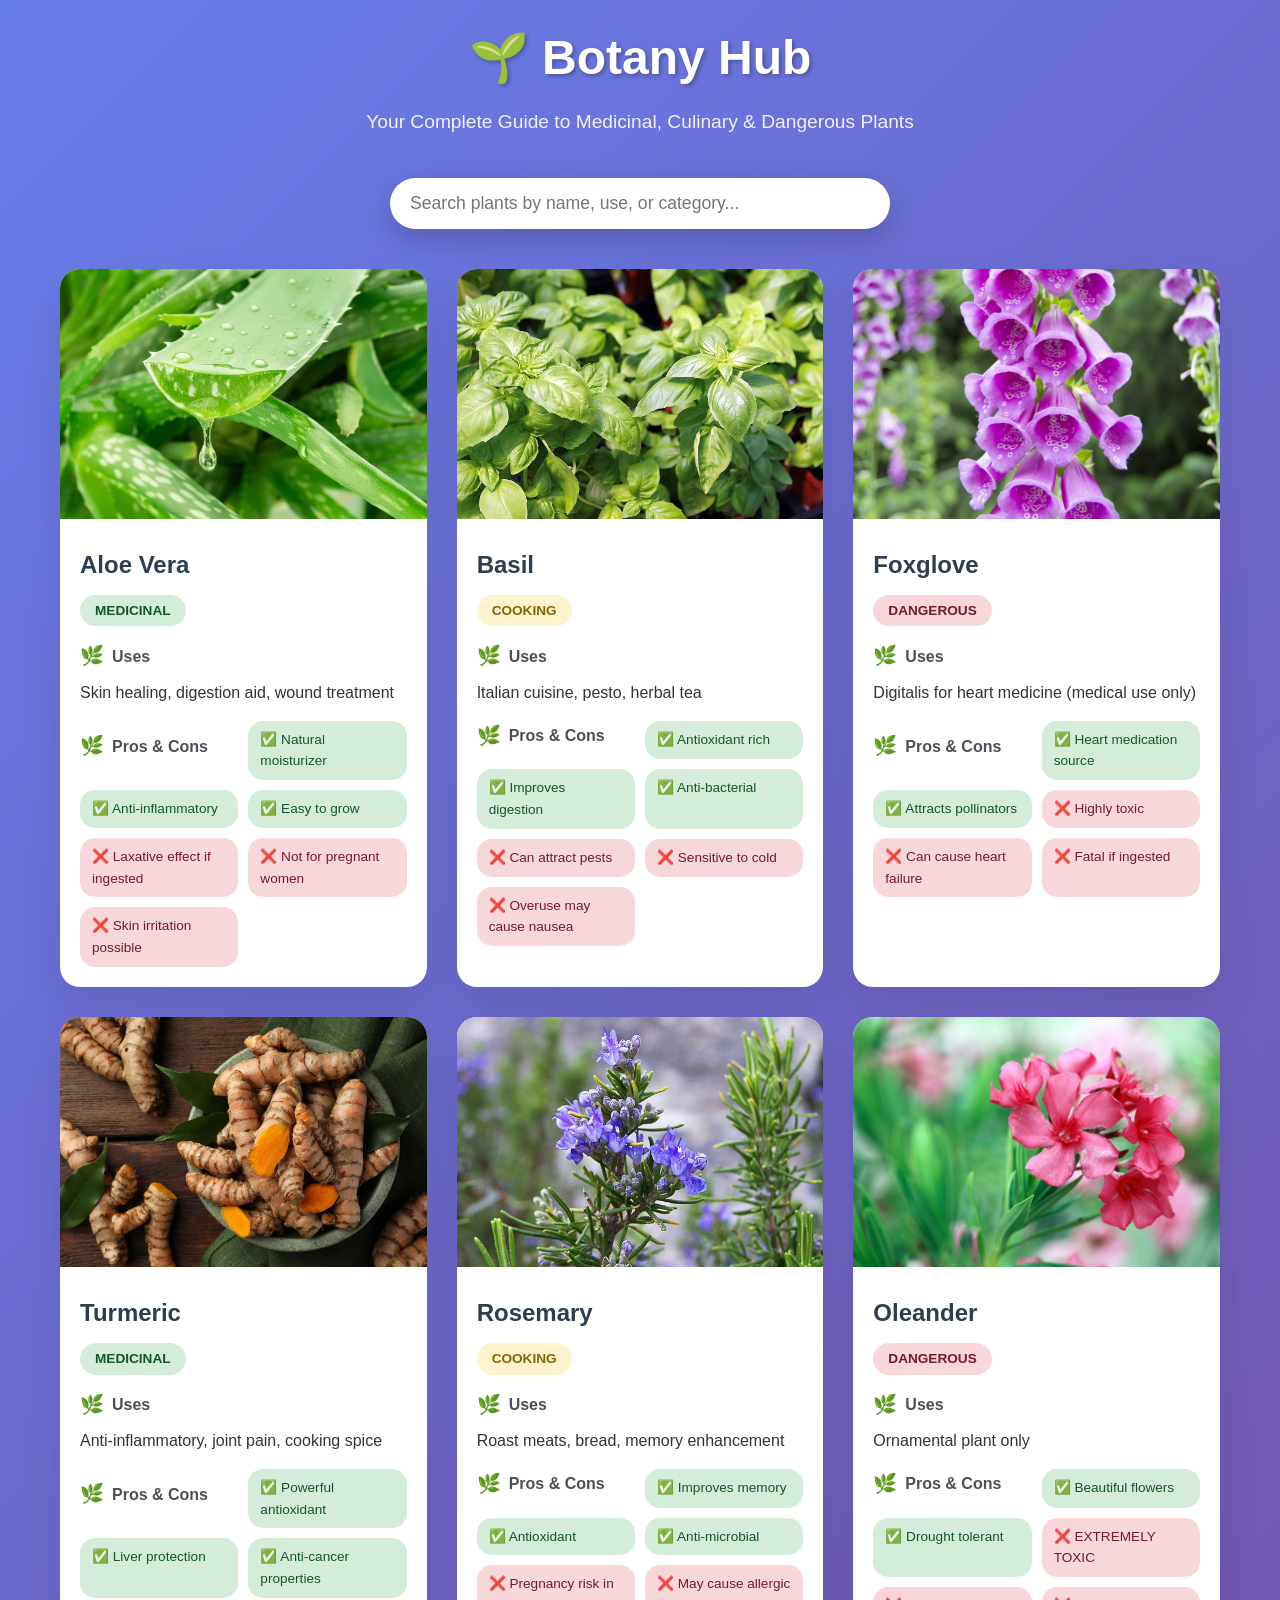
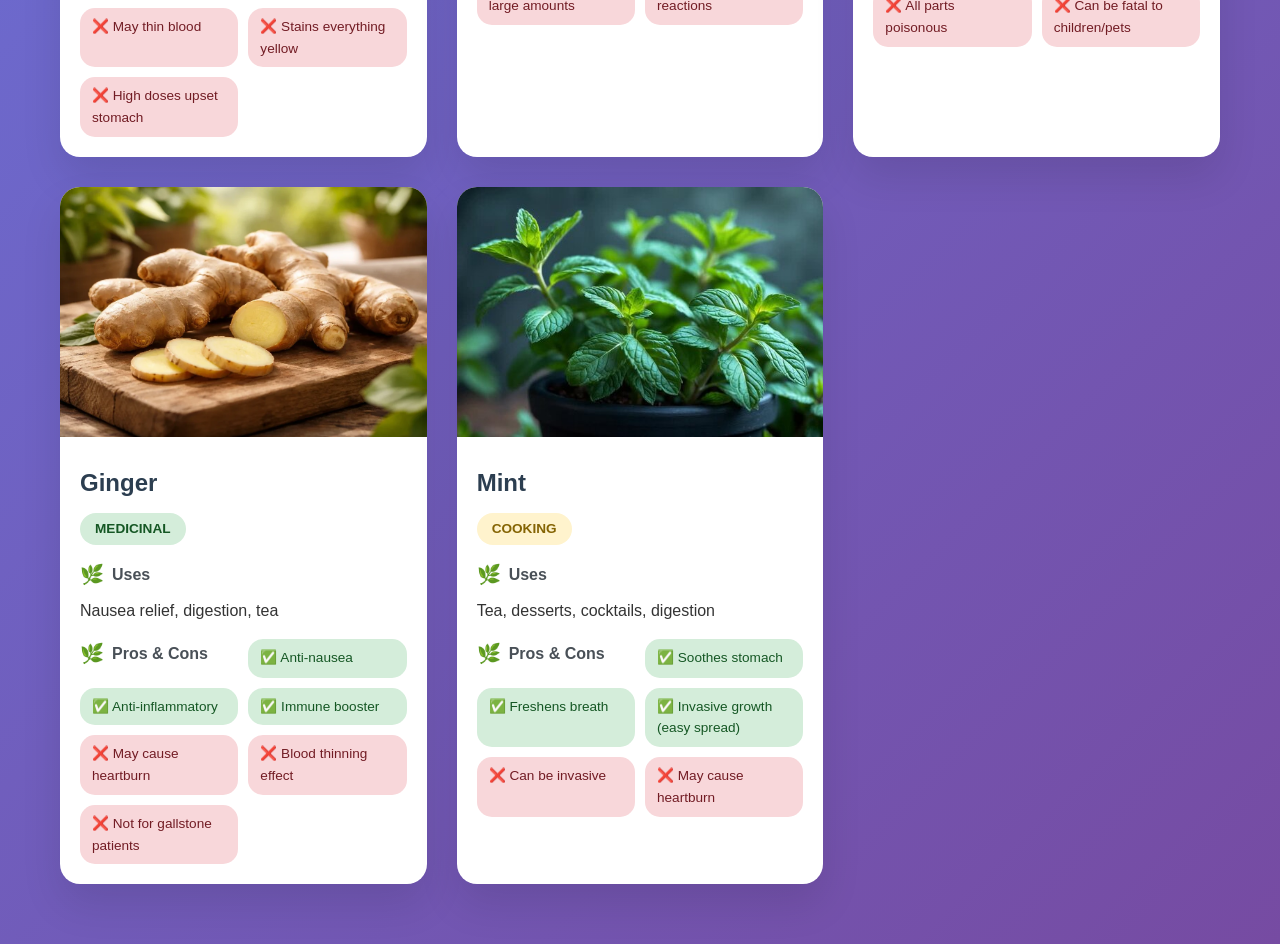
==== Botany-Hub/index.html @ e8f483e6 "first commit" ====
<!DOCTYPE html>
<html lang="en">
<head>
    <meta charset="UTF-8">
    <meta name="viewport" content="width=device-width, initial-scale=1.0">
    <title>Botany Hub - Complete Plant Guide</title>
    <link rel="stylesheet" href="style.css">
</head>
    <body>
    <div class="container">
        <header>
            <h1>🌱 Botany Hub</h1>
            <p class="subtitle">Your Complete Guide to Medicinal, Culinary & Dangerous Plants</p>
        </header>

        <div class="search-box">
            <input type="text" id="searchInput" placeholder="Search plants by name, use, or category...">
        </div>

        <div class="plants-grid" id="plantsGrid">
            <!-- Plants will be populated by JavaScript -->
        </div>
    </div>
    <script src="script.js"></script>
    </body>
</html>
---- Botany-Hub/style.css ----
* {
            margin: 0;
            padding: 0;
            box-sizing: border-box;
        }

        body {
            font-family: 'Segoe UI', Tahoma, Geneva, Verdana, sans-serif;
            line-height: 1.6;
            color: #333;
            background: linear-gradient(135deg, #667eea 0%, #764ba2 100%);
            min-height: 100vh;
        }

        .container {
            max-width: 1200px;
            margin: 0 auto;
            padding: 20px;
        }

        header {
            text-align: center;
            color: white;
            margin-bottom: 40px;
        }

        h1 {
            font-size: 3rem;
            margin-bottom: 10px;
            text-shadow: 2px 2px 4px rgba(0,0,0,0.3);
        }

        .subtitle {
            font-size: 1.2rem;
            opacity: 0.9;
        }

        .search-box {
            margin-bottom: 40px;
            text-align: center;
        }

        #searchInput {
            width: 100%;
            max-width: 500px;
            padding: 15px 20px;
            font-size: 1.1rem;
            border: none;
            border-radius: 50px;
            box-shadow: 0 10px 30px rgba(0,0,0,0.2);
            outline: none;
            transition: all 0.3s ease;
        }

        #searchInput:focus {
            transform: scale(1.02);
            box-shadow: 0 15px 40px rgba(0,0,0,0.3);
        }

        .plants-grid {
            display: grid;
            grid-template-columns: repeat(auto-fill, minmax(350px, 1fr));
            gap: 30px;
            margin-bottom: 40px;
        }

        .plant-card {
            background: white;
            border-radius: 20px;
            overflow: hidden;
            box-shadow: 0 20px 40px rgba(0,0,0,0.1);
            transition: all 0.4s ease;
            position: relative;
            opacity: 1;
            transform: translateY(0);
        }

        .plant-card:hover {
            transform: translateY(-10px);
            box-shadow: 0 30px 60px rgba(0,0,0,0.2);
        }

        .plant-image {
            width: 100%;
            height: 250px;
            object-fit: cover;
            transition: transform 0.4s ease;
        }

        .plant-card:hover .plant-image {
            transform: scale(1.05);
        }

        .plant-header {
            padding: 20px;
        }

        .plant-name {
            font-size: 1.5rem;
            font-weight: bold;
            color: #2c3e50;
            margin-bottom: 10px;
        }

        .plant-category {
            display: inline-block;
            padding: 5px 15px;
            border-radius: 20px;
            font-size: 0.85rem;
            font-weight: 600;
            margin-bottom: 15px;
        }

        .medicinal { background: #d4edda; color: #155724; }
        .cooking { background: #fff3cd; color: #856404; }
        .dangerous { background: #f8d7da; color: #721c24; }

        .uses-section {
            margin-bottom: 15px;
        }

        .section-title {
            font-size: 1rem;
            font-weight: 600;
            color: #495057;
            margin-bottom: 8px;
            display: flex;
            align-items: center;
        }

        .section-title::before {
            content: '🌿';
            margin-right: 8px;
            font-size: 1.2rem;
        }

        .pros-cons {
            display: grid;
            grid-template-columns: 1fr 1fr;
            gap: 10px;
            margin-top: 10px;
        }

        .pro, .con {
            padding: 8px 12px;
            border-radius: 15px;
            font-size: 0.85rem;
            font-weight: 500;
        }

        .pro {
            background: #d4edda;
            color: #155724;
        }

        .con {
            background: #f8d7da;
            color: #721c24;
        }

        .danger-warning {
            background: linear-gradient(45deg, #ff6b6b, #ee5a52);
            color: white;
            padding: 15px;
            border-radius: 10px;
            margin: 15px;
            text-align: center;
            font-weight: 600;
            display: none;
        }

        .no-results {
            text-align: center;
            color: white;
            font-size: 1.5rem;
            grid-column: 1 / -1;
            padding: 60px;
        }

        @media (max-width: 768px) {
            .plants-grid {
                grid-template-columns: 1fr;
                gap: 20px;
            }
           
            h1 {
                font-size: 2rem;
            }
        }
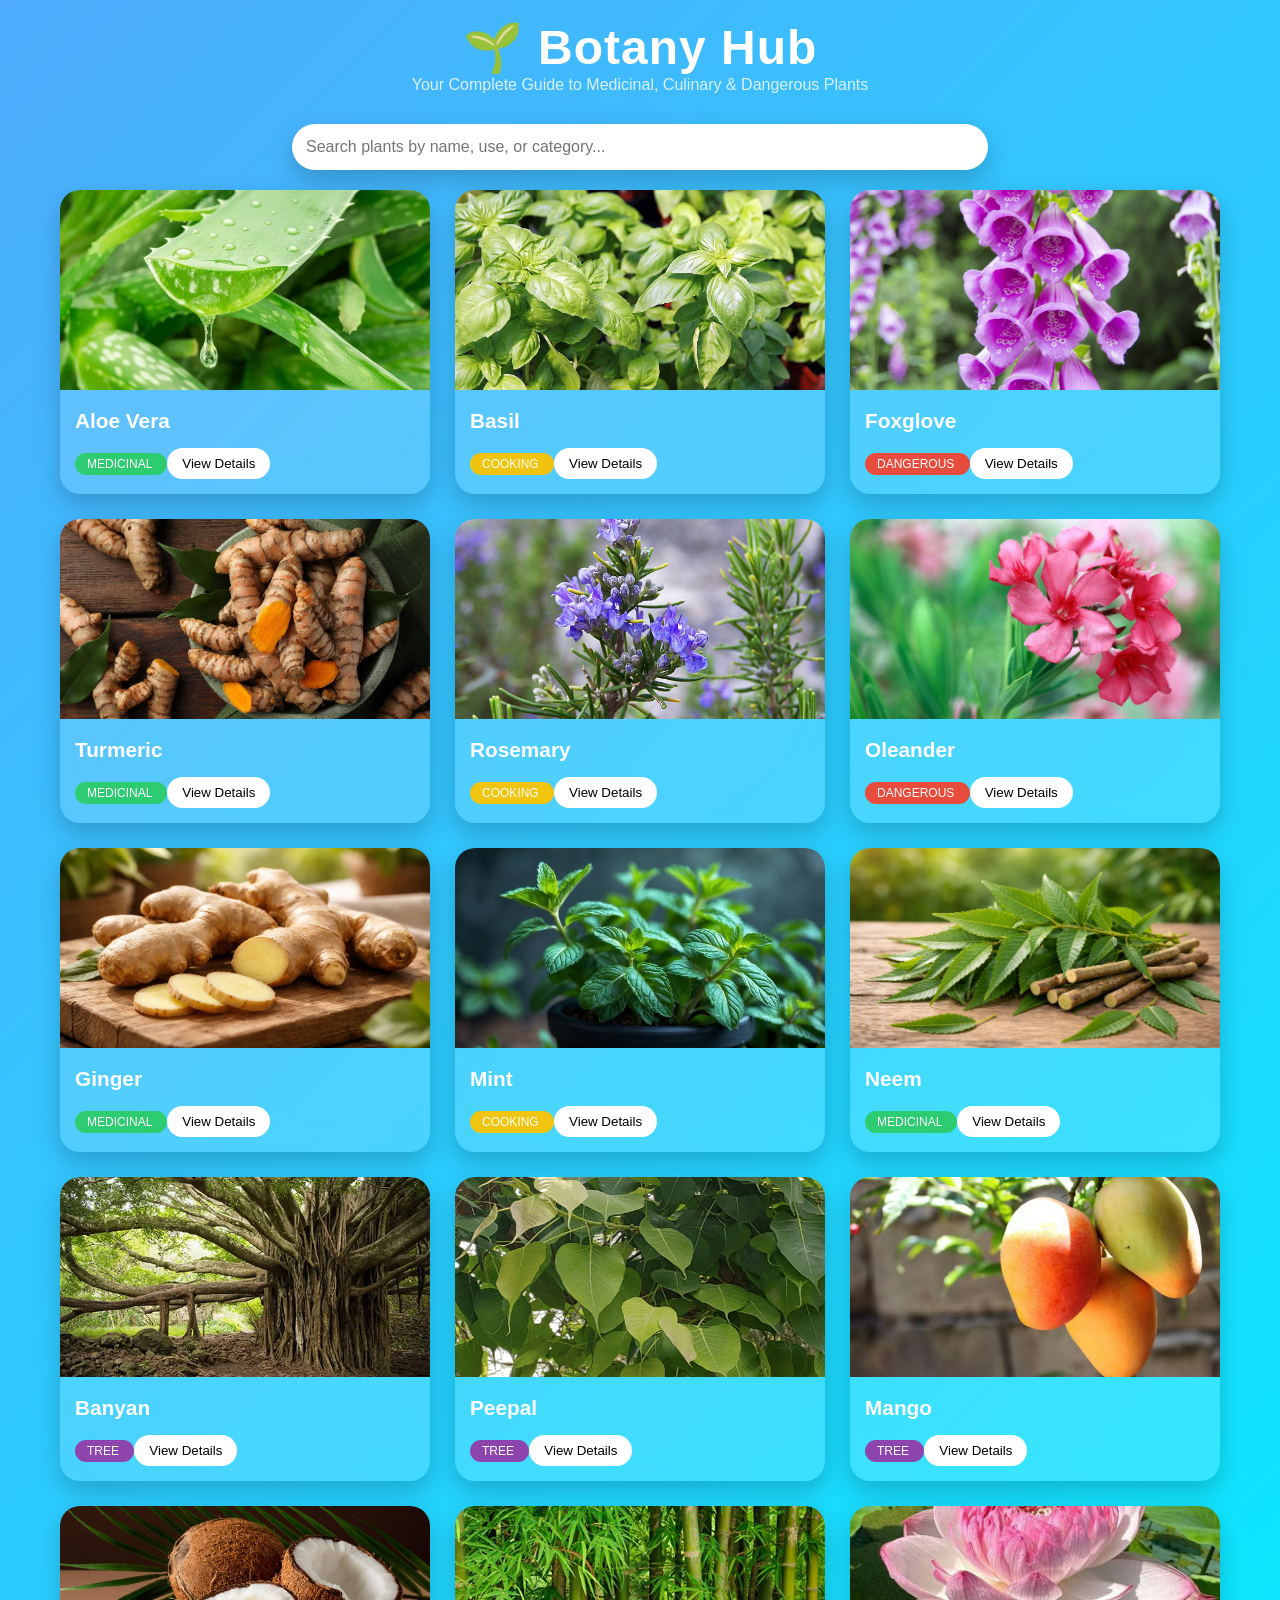
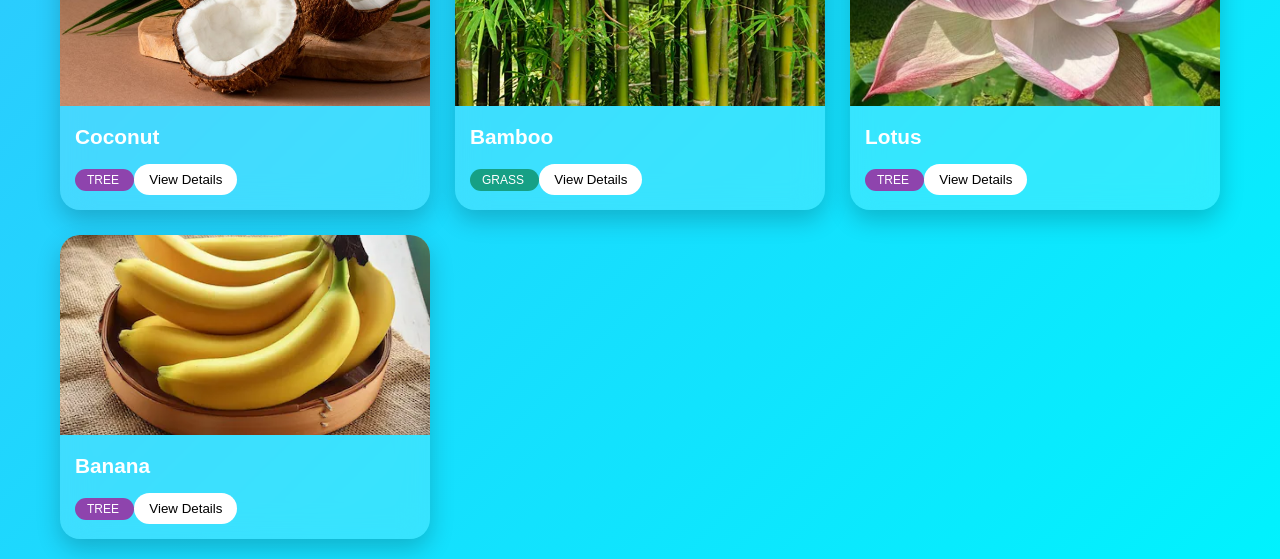
==== commit 95c3be95: "added image folder and updated file" ====
--- a/Botany-Hub/index.html
+++ b/Botany-Hub/index.html
@@ -23,4 +23,5 @@
     </div>
     <script src="script.js"></script>
     </body>
-</html>+</html>
+
--- a/Botany-Hub/style.css
+++ b/Botany-Hub/style.css
@@ -1,4 +1,4 @@
- * {
+ /** {
             margin: 0;
             padding: 0;
             box-sizing: border-box;
@@ -186,4 +186,159 @@
             h1 {
                 font-size: 2rem;
             }
-        }
+        }*/
+
+ * {
+    margin: 0;
+    padding: 0;
+    box-sizing: border-box;
+}
+
+body {
+    font-family: 'Poppins', sans-serif;
+    background: linear-gradient(135deg, #4facfe, #00f2fe);
+    min-height: 100vh;
+    color: #333;
+}
+
+/* Container */
+.container {
+    max-width: 1200px;
+    margin: auto;
+    padding: 20px;
+}
+
+/* Header */
+header {
+    text-align: center;
+    color: white;
+    margin-bottom: 30px;
+}
+
+h1 {
+    font-size: 3rem;
+    letter-spacing: 1px;
+}
+
+.subtitle {
+    opacity: 0.8;
+}
+
+/* Search */
+.search-box {
+    text-align: center;
+    margin-bottom: 20px;
+}
+
+#searchInput {
+    width: 60%;
+    padding: 14px;
+    border-radius: 50px;
+    border: none;
+    outline: none;
+    font-size: 1rem;
+    backdrop-filter: blur(10px);
+    box-shadow: 0 10px 25px rgba(0,0,0,0.2);
+}
+
+/* Filter Buttons */
+.filters {
+    text-align: center;
+    margin-bottom: 30px;
+}
+
+.filter-btn {
+    border: none;
+    padding: 10px 18px;
+    margin: 5px;
+    border-radius: 20px;
+    cursor: pointer;
+    background: white;
+    transition: 0.3s;
+}
+
+.filter-btn:hover,
+.filter-btn.active {
+    background: #333;
+    color: white;
+}
+
+/* Grid */
+.plants-grid {
+    display: grid;
+    grid-template-columns: repeat(auto-fill, minmax(280px, 1fr));
+    gap: 25px;
+}
+
+/* Card */
+.plant-card {
+    background: rgba(255, 255, 255, 0.15);
+    backdrop-filter: blur(15px);
+    border-radius: 20px;
+    overflow: hidden;
+    transition: 0.4s;
+    box-shadow: 0 10px 25px rgba(0,0,0,0.2);
+}
+
+.plant-card:hover {
+    transform: translateY(-10px) scale(1.02);
+}
+
+/* Image */
+.plant-image {
+    width: 100%;
+    height: 200px;
+    object-fit: cover;
+}
+
+/* Content */
+.plant-header {
+    padding: 15px;
+    color: white;
+}
+
+.plant-name {
+    font-size: 1.3rem;
+    margin-bottom: 5px;
+}
+
+/* Category badge */
+.plant-category {
+    padding: 4px 12px;
+    border-radius: 15px;
+    font-size: 0.75rem;
+}
+
+.medicinal { background: #2ecc71; }
+.cooking { background: #f1c40f; }
+.dangerous { background: #e74c3c; }
+.tree { background: #8e44ad; }
+.grass { background: #16a085; }
+
+/* Expand section */
+.details {
+    max-height: 0;
+    overflow: hidden;
+    transition: 0.4s ease;
+}
+
+.plant-card.active .details {
+    max-height: 300px;
+}
+
+/* Button */
+.view-btn {
+    margin-top: 10px;
+    padding: 8px 15px;
+    border: none;
+    border-radius: 20px;
+    cursor: pointer;
+    background: white;
+}
+
+/* No result */
+.no-results {
+    text-align: center;
+    color: white;
+    font-size: 1.5rem;
+}
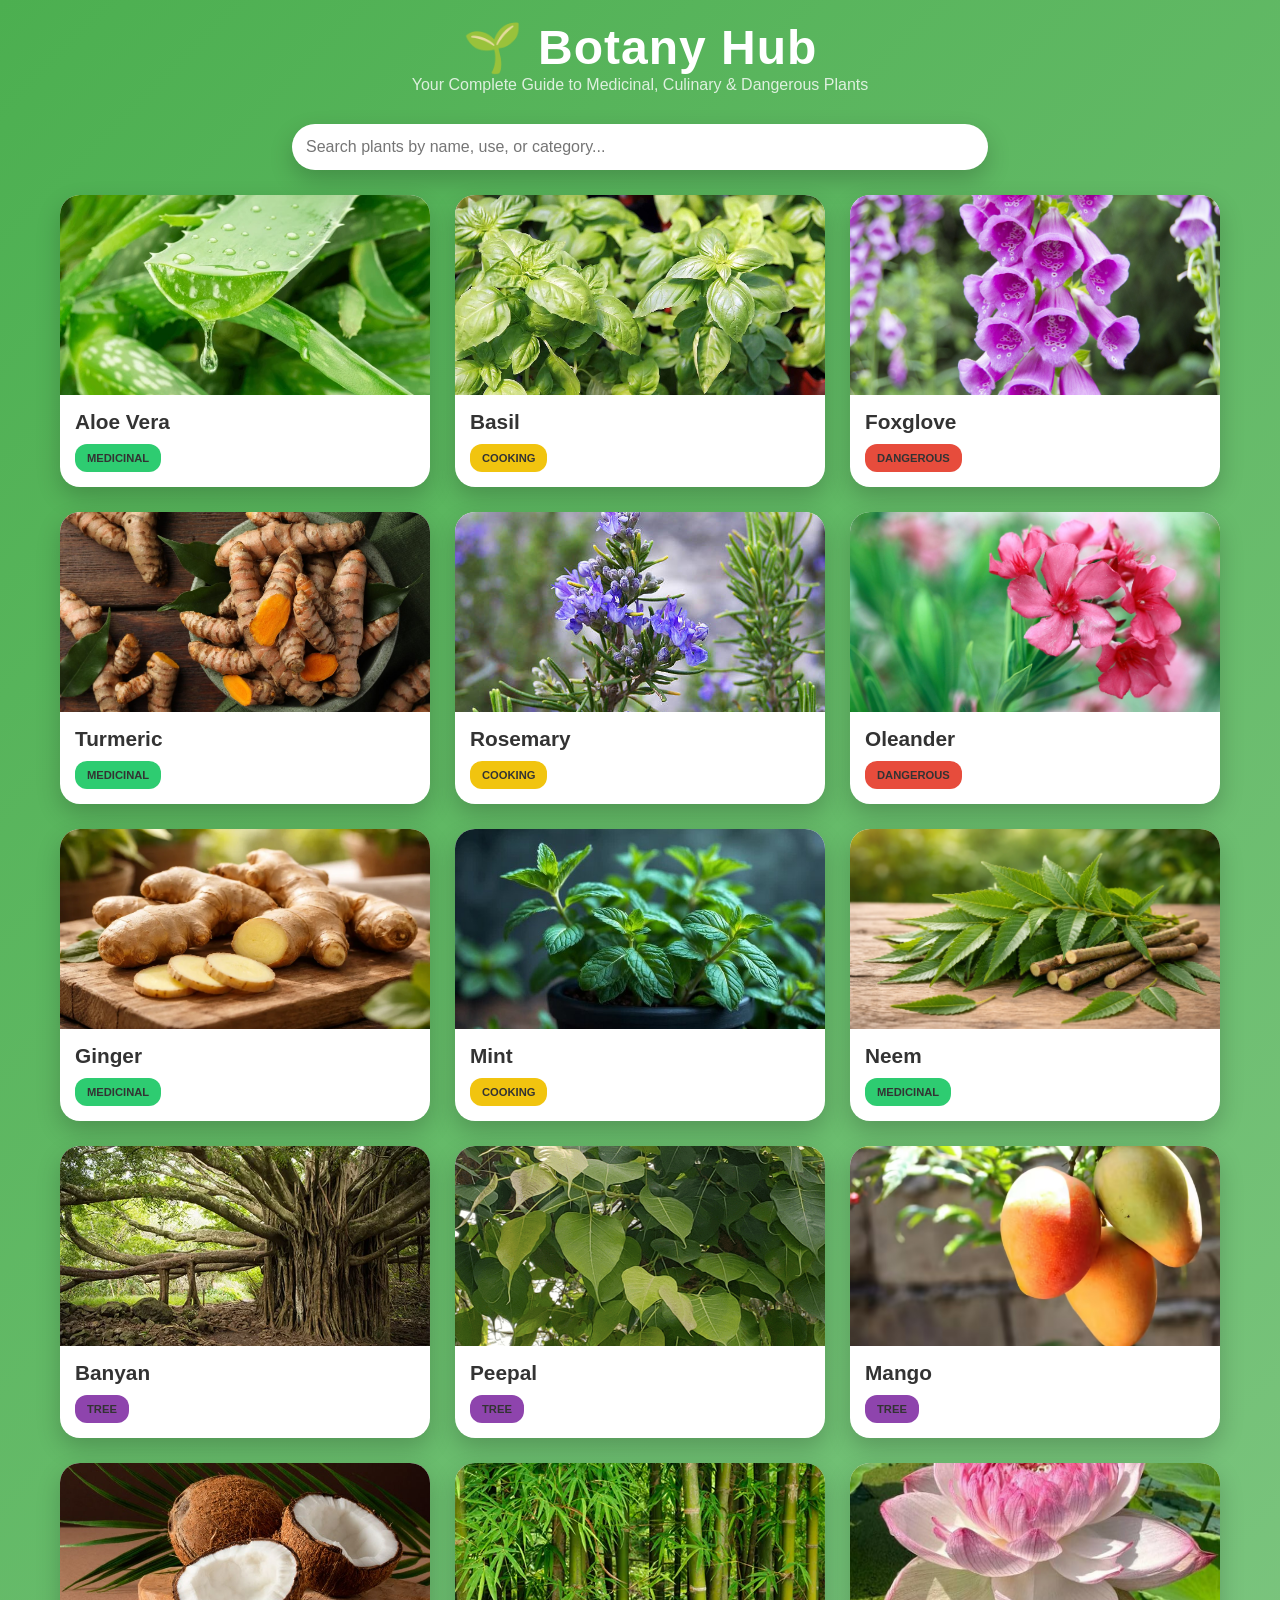
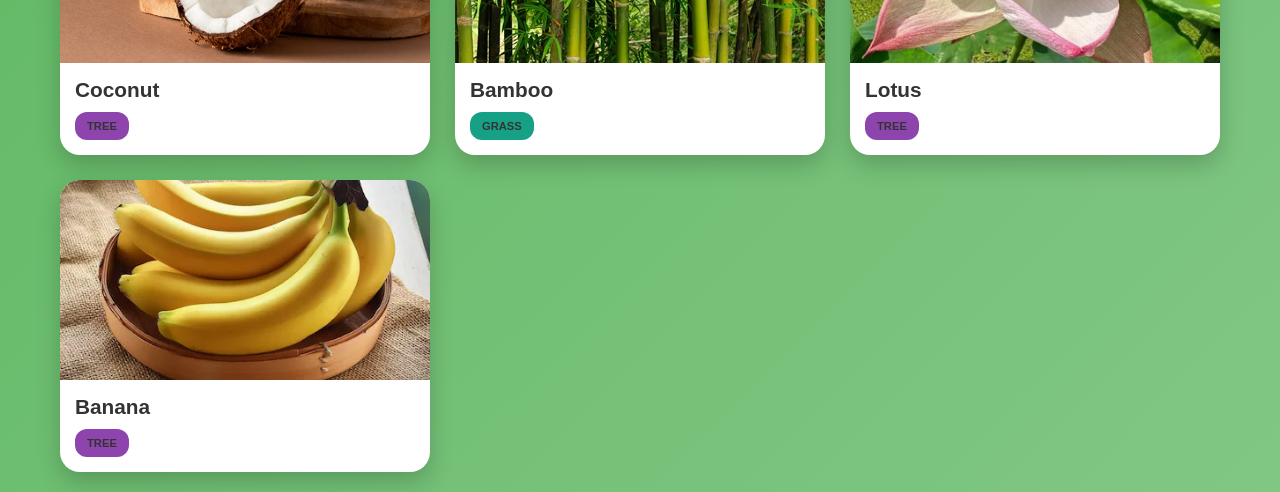
==== commit 48f87429: "Updated codes" ====
--- a/Botany-Hub/index.html
+++ b/Botany-Hub/index.html
@@ -21,6 +21,13 @@
             <!-- Plants will be populated by JavaScript -->
         </div>
     </div>
+    <!-- 🔥 MODAL -->
+    <div id="plantModal" class="modal">
+        <div class="modal-content">
+            <span class="close-btn">&times;</span>
+            <div id="modalDetails"></div>
+        </div>
+    </div>
     <script src="script.js"></script>
     </body>
 </html>
--- a/Botany-Hub/style.css
+++ b/Botany-Hub/style.css
@@ -1,204 +1,22 @@
- /** {
-            margin: 0;
-            padding: 0;
-            box-sizing: border-box;
-        }
-
-        body {
-            font-family: 'Segoe UI', Tahoma, Geneva, Verdana, sans-serif;
-            line-height: 1.6;
-            color: #333;
-            background: linear-gradient(135deg, #667eea 0%, #764ba2 100%);
-            min-height: 100vh;
-        }
-
-        .container {
-            max-width: 1200px;
-            margin: 0 auto;
-            padding: 20px;
-        }
-
-        header {
-            text-align: center;
-            color: white;
-            margin-bottom: 40px;
-        }
-
-        h1 {
-            font-size: 3rem;
-            margin-bottom: 10px;
-            text-shadow: 2px 2px 4px rgba(0,0,0,0.3);
-        }
-
-        .subtitle {
-            font-size: 1.2rem;
-            opacity: 0.9;
-        }
-
-        .search-box {
-            margin-bottom: 40px;
-            text-align: center;
-        }
-
-        #searchInput {
-            width: 100%;
-            max-width: 500px;
-            padding: 15px 20px;
-            font-size: 1.1rem;
-            border: none;
-            border-radius: 50px;
-            box-shadow: 0 10px 30px rgba(0,0,0,0.2);
-            outline: none;
-            transition: all 0.3s ease;
-        }
-
-        #searchInput:focus {
-            transform: scale(1.02);
-            box-shadow: 0 15px 40px rgba(0,0,0,0.3);
-        }
-
-        .plants-grid {
-            display: grid;
-            grid-template-columns: repeat(auto-fill, minmax(350px, 1fr));
-            gap: 30px;
-            margin-bottom: 40px;
-        }
-
-        .plant-card {
-            background: white;
-            border-radius: 20px;
-            overflow: hidden;
-            box-shadow: 0 20px 40px rgba(0,0,0,0.1);
-            transition: all 0.4s ease;
-            position: relative;
-            opacity: 1;
-            transform: translateY(0);
-        }
-
-        .plant-card:hover {
-            transform: translateY(-10px);
-            box-shadow: 0 30px 60px rgba(0,0,0,0.2);
-        }
-
-        .plant-image {
-            width: 100%;
-            height: 250px;
-            object-fit: cover;
-            transition: transform 0.4s ease;
-        }
-
-        .plant-card:hover .plant-image {
-            transform: scale(1.05);
-        }
-
-        .plant-header {
-            padding: 20px;
-        }
-
-        .plant-name {
-            font-size: 1.5rem;
-            font-weight: bold;
-            color: #2c3e50;
-            margin-bottom: 10px;
-        }
-
-        .plant-category {
-            display: inline-block;
-            padding: 5px 15px;
-            border-radius: 20px;
-            font-size: 0.85rem;
-            font-weight: 600;
-            margin-bottom: 15px;
-        }
-
-        .medicinal { background: #d4edda; color: #155724; }
-        .cooking { background: #fff3cd; color: #856404; }
-        .dangerous { background: #f8d7da; color: #721c24; }
-
-        .uses-section {
-            margin-bottom: 15px;
-        }
-
-        .section-title {
-            font-size: 1rem;
-            font-weight: 600;
-            color: #495057;
-            margin-bottom: 8px;
-            display: flex;
-            align-items: center;
-        }
-
-        .section-title::before {
-            content: '🌿';
-            margin-right: 8px;
-            font-size: 1.2rem;
-        }
-
-        .pros-cons {
-            display: grid;
-            grid-template-columns: 1fr 1fr;
-            gap: 10px;
-            margin-top: 10px;
-        }
-
-        .pro, .con {
-            padding: 8px 12px;
-            border-radius: 15px;
-            font-size: 0.85rem;
-            font-weight: 500;
-        }
-
-        .pro {
-            background: #d4edda;
-            color: #155724;
-        }
-
-        .con {
-            background: #f8d7da;
-            color: #721c24;
-        }
-
-        .danger-warning {
-            background: linear-gradient(45deg, #ff6b6b, #ee5a52);
-            color: white;
-            padding: 15px;
-            border-radius: 10px;
-            margin: 15px;
-            text-align: center;
-            font-weight: 600;
-            display: none;
-        }
-
-        .no-results {
-            text-align: center;
-            color: white;
-            font-size: 1.5rem;
-            grid-column: 1 / -1;
-            padding: 60px;
-        }
-
-        @media (max-width: 768px) {
-            .plants-grid {
-                grid-template-columns: 1fr;
-                gap: 20px;
-            }
-           
-            h1 {
-                font-size: 2rem;
-            }
-        }*/
-
- * {
+/* Reset */
+* {
     margin: 0;
     padding: 0;
     box-sizing: border-box;
 }
 
+/* Body */
 body {
     font-family: 'Poppins', sans-serif;
-    background: linear-gradient(135deg, #4facfe, #00f2fe);
+    background: linear-gradient(135deg, #4CAF50, #81C784);
     min-height: 100vh;
     color: #333;
+    opacity: 0;
+    transition: opacity 0.4s ease;
+}
+
+body.loaded {
+    opacity: 1;
 }
 
 /* Container */
@@ -227,7 +45,7 @@
 /* Search */
 .search-box {
     text-align: center;
-    margin-bottom: 20px;
+    margin-bottom: 25px;
 }
 
 #searchInput {
@@ -241,7 +59,7 @@
     box-shadow: 0 10px 25px rgba(0,0,0,0.2);
 }
 
-/* Filter Buttons */
+/* Filters */
 .filters {
     text-align: center;
     margin-bottom: 30px;
@@ -268,20 +86,28 @@
     display: grid;
     grid-template-columns: repeat(auto-fill, minmax(280px, 1fr));
     gap: 25px;
+    align-items: stretch; /* 🔥 FIX */
 }
 
 /* Card */
 .plant-card {
-    background: rgba(255, 255, 255, 0.15);
-    backdrop-filter: blur(15px);
+    background: white;
     border-radius: 20px;
     overflow: hidden;
     transition: 0.4s;
     box-shadow: 0 10px 25px rgba(0,0,0,0.2);
+    cursor: pointer;
+    display: flex;              /* 🔥 FIX */
+    flex-direction: column;     /* 🔥 FIX */
+    height: 100%;               /* 🔥 FIX */
 }
 
 .plant-card:hover {
     transform: translateY(-10px) scale(1.02);
+}
+
+.plant-card:active {
+    transform: scale(0.98);
 }
 
 /* Image */
@@ -294,19 +120,31 @@
 /* Content */
 .plant-header {
     padding: 15px;
-    color: white;
-}
+    display: flex;
+    flex-direction: column;
+}
+
+/**.plant-header {
+    padding: 15px;
+    display: flex;              
+    flex-direction: column;     
+    flex-grow: 1;              
+}**/
 
 .plant-name {
     font-size: 1.3rem;
-    margin-bottom: 5px;
-}
-
-/* Category badge */
+    margin-bottom: 10px;
+}
+
+/* Category */
 .plant-category {
-    padding: 4px 12px;
-    border-radius: 15px;
-    font-size: 0.75rem;
+    display: flex;
+    align-items: center;
+    height: 28px;
+    padding: 5px 12px;
+    border-radius: 12px;
+    font-size: 0.7rem;
+    font-weight: 600;
 }
 
 .medicinal { background: #2ecc71; }
@@ -315,30 +153,160 @@
 .tree { background: #8e44ad; }
 .grass { background: #16a085; }
 
-/* Expand section */
-.details {
-    max-height: 0;
-    overflow: hidden;
-    transition: 0.4s ease;
-}
-
-.plant-card.active .details {
-    max-height: 300px;
-}
-
-/* Button */
-.view-btn {
-    margin-top: 10px;
-    padding: 8px 15px;
-    border: none;
-    border-radius: 20px;
-    cursor: pointer;
-    background: white;
-}
+/* Actions */
+.plant-actions {
+    display: flex;
+    justify-content: space-between;
+    align-items: center;
+}
+
+/**.plant-actions {
+    display: flex;
+    justify-content: space-between;
+    align-items: center;
+    margin-top: auto; 
+} **/
 
 /* No result */
 .no-results {
     text-align: center;
     color: white;
     font-size: 1.5rem;
+}
+
+/* DETAILS CARD */
+.details-card {
+    background: linear-gradient(135deg, rgba(255,255,255,0.25), rgba(255,255,255,0.1));
+    backdrop-filter: blur(15px);
+    border-radius: 20px;
+    padding: 25px;
+    margin-top: 15px;
+    box-shadow: 0 10px 30px rgba(0,0,0,0.15);
+    border: 1px solid rgba(255,255,255,0.3);
+}
+
+/**.details-card:hover {
+    transform: translateY(-6px);
+}**/
+
+.details-header {
+    display: flex;
+    justify-content: space-between;
+    align-items: center;
+    gap: 10px;
+    margin-bottom: 10px;
+}
+
+.details-header h2 {
+    margin: 0;
+}
+
+.details-header .plant-category {
+    font-size: 0.7rem;
+    padding: 5px 10px;
+}
+
+.details-card h2 {
+    font-size: 22px;
+    margin-bottom: 12px;
+    color: #1b5e20;
+}
+
+.details-card p {
+    line-height: 1.8;
+    margin-bottom: 10px;
+    font-size: 14px;
+}
+
+.details-card strong {
+    display: block;
+    margin-top: 10px;
+    margin-bottom: 5px;
+    color: #2e7d32;
+}
+
+.details-card ul {
+    margin-top: 10px;
+    padding-left: 18px;
+}
+
+.details-card ul li {
+    margin-bottom: 8px;
+    line-height: 1.6;
+}
+
+/* Tag */
+.tag {
+    display: inline-block;
+    background: #e8f5e9;
+    color: #2e7d32;
+    padding: 5px 12px;
+    border-radius: 12px;
+    font-size: 12px;
+    margin-top: 8px;
+    margin-right: 5px;
+}
+
+/* MODAL */
+.modal {
+    position: fixed;
+    top: 0;
+    left: 0;
+    width: 100%;
+    height: 100%;
+    display: none;
+    justify-content: center;
+    align-items: center;
+    background: rgba(0,0,0,0.4);
+    backdrop-filter: blur(8px);
+    z-index: 1000;
+    animation: fadeIn 0.3s ease;
+}
+
+.modal.show {
+    display: flex;
+}
+
+.modal-content {
+    background: linear-gradient(135deg, #ffffff, #f1f8e9);
+    padding: 25px;
+    border-radius: 25px;
+    max-width: 420px;
+    width: 90%;
+    animation: popUp 0.3s ease;
+    box-shadow: 0 15px 40px rgba(0,0,0,0.2);
+    position: relative;
+}
+
+/* Close Button */
+.close-btn {
+    position: absolute;
+    top: 15px;
+    right: 18px;
+    font-size: 22px;
+    cursor: pointer;
+    color: #555;
+    transition: 0.3s;
+}
+
+.close-btn:hover {
+    color: red;
+    transform: rotate(90deg);
+}
+
+/* Animations */
+@keyframes popUp {
+    from {
+        transform: scale(0.8);
+        opacity: 0;
+    }
+    to {
+        transform: scale(1);
+        opacity: 1;
+    }
+}
+
+@keyframes fadeIn {
+    from { opacity: 0; }
+    to { opacity: 1; }
 }
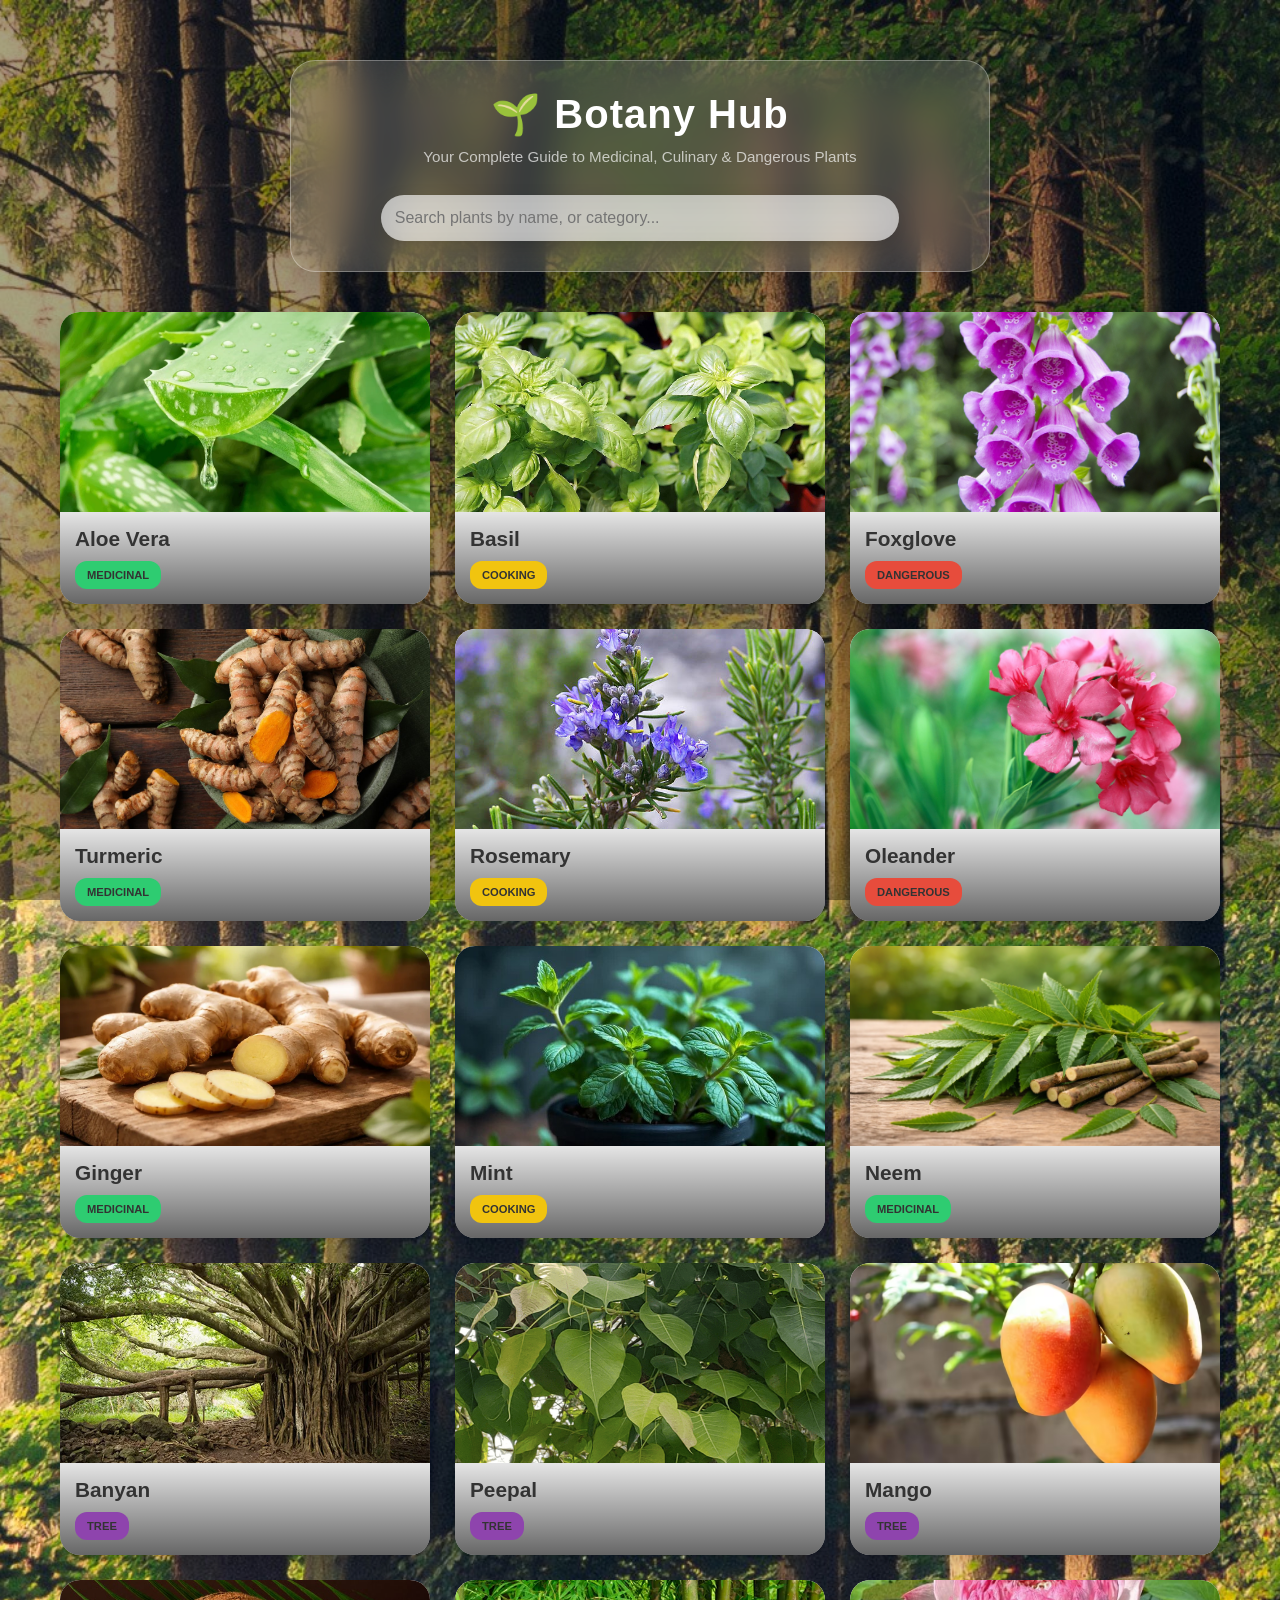
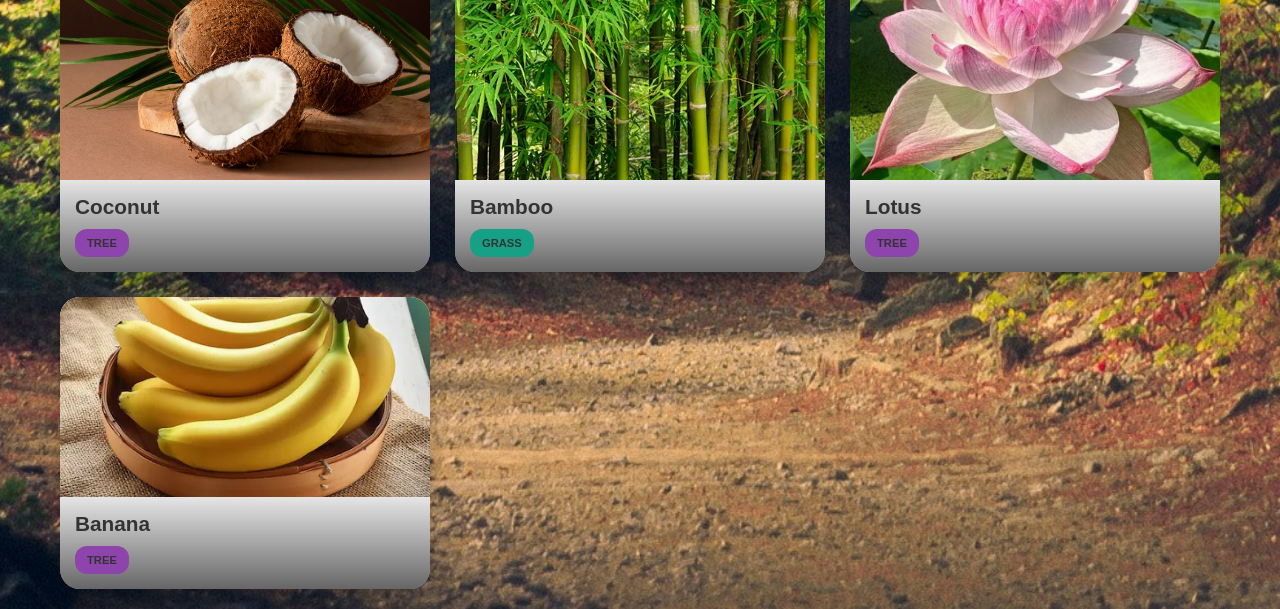
==== commit 77b4d5ee: "New changes is UI adding Glasseffect" ====
--- a/Botany-Hub/index.html
+++ b/Botany-Hub/index.html
@@ -8,14 +8,16 @@
 </head>
     <body>
     <div class="container">
-        <header>
-            <h1>🌱 Botany Hub</h1>
-            <p class="subtitle">Your Complete Guide to Medicinal, Culinary & Dangerous Plants</p>
-        </header>
+                <div class="hero-box">
+            <header>
+                <h1>🌱 Botany Hub</h1>
+                <p class="subtitle">Your Complete Guide to Medicinal, Culinary & Dangerous Plants</p>
+            </header>
 
-        <div class="search-box">
-            <input type="text" id="searchInput" placeholder="Search plants by name, use, or category...">
-        </div>
+            <div class="search-box">
+                <input type="text" id="searchInput" placeholder="Search plants by name, or category...">
+            </div>
+     </div>
 
         <div class="plants-grid" id="plantsGrid">
             <!-- Plants will be populated by JavaScript -->
--- a/Botany-Hub/style.css
+++ b/Botany-Hub/style.css
@@ -8,11 +8,24 @@
 /* Body */
 body {
     font-family: 'Poppins', sans-serif;
-    background: linear-gradient(135deg, #4CAF50, #81C784);
+
+    background: url('./Image/bg.jpg') no-repeat center center/cover;
+
     min-height: 100vh;
     color: #333;
-    opacity: 0;
-    transition: opacity 0.4s ease;
+}
+
+/* Adding overlay for readability */
+body::before {
+    content: "";
+    position: fixed;
+    top: 0;
+    left: 0;
+    width: 100%;
+    height: 100%;
+
+    background: rgba(0, 0, 0, 0.35); /* adjust 0.2–0.5 */
+    z-index: -1;
 }
 
 body.loaded {
@@ -44,19 +57,11 @@
 
 /* Search */
 .search-box {
-    text-align: center;
-    margin-bottom: 25px;
+    margin-top: 10px;
 }
 
 #searchInput {
-    width: 60%;
-    padding: 14px;
-    border-radius: 50px;
-    border: none;
-    outline: none;
-    font-size: 1rem;
-    backdrop-filter: blur(10px);
-    box-shadow: 0 10px 25px rgba(0,0,0,0.2);
+    width: 100%;
 }
 
 /* Filters */
@@ -119,17 +124,26 @@
 
 /* Content */
 .plant-header {
+    position: relative;
     padding: 15px;
-    display: flex;
-    flex-direction: column;
-}
-
-/**.plant-header {
-    padding: 15px;
-    display: flex;              
-    flex-direction: column;     
-    flex-grow: 1;              
-}**/
+}
+
+.plant-header::before {
+    content: "";
+    position: absolute;
+    inset: 0;
+    background: linear-gradient(
+        to top,
+        rgba(0,0,0,0.6),
+        rgba(0,0,0,0.1)
+    );
+    z-index: 0;
+}
+
+.plant-header * {
+    position: relative;
+    z-index: 1;
+}
 
 .plant-name {
     font-size: 1.3rem;
@@ -160,12 +174,6 @@
     align-items: center;
 }
 
-/**.plant-actions {
-    display: flex;
-    justify-content: space-between;
-    align-items: center;
-    margin-top: auto; 
-} **/
 
 /* No result */
 .no-results {
@@ -185,9 +193,6 @@
     border: 1px solid rgba(255,255,255,0.3);
 }
 
-/**.details-card:hover {
-    transform: translateY(-6px);
-}**/
 
 .details-header {
     display: flex;
@@ -309,4 +314,59 @@
 @keyframes fadeIn {
     from { opacity: 0; }
     to { opacity: 1; }
+}
+
+/* HERO BOX (Glass Effect) */
+.hero-box {
+    max-width: 700px;
+    margin: 40px auto;
+    padding: 30px 25px;
+    text-align: center;
+
+    background: rgba(255, 255, 255, 0.15);
+    backdrop-filter: blur(20px);
+    border-radius: 25px;
+
+    border: 1px solid rgba(255,255,255,0.3);
+    box-shadow: 0 15px 40px rgba(0,0,0,0.2);
+
+    transition: 0.4s;
+}
+
+.hero-box:hover {
+    transform: translateY(-5px) scale(1.01);
+}
+
+/* Title */
+.hero-box h1 {
+    font-size: 2.5rem;
+    color: white;
+}
+
+/* Subtitle */
+.hero-box .subtitle {
+    color: rgba(255,255,255,0.85);
+    margin: 10px 0 20px;
+    font-size: 0.95rem;
+}
+
+/* Search bar inside box */
+.hero-box #searchInput {
+    width: 80%;
+    padding: 14px;
+    border-radius: 30px;
+    border: none;
+    outline: none;
+
+    background: rgba(255,255,255,0.6);
+    backdrop-filter: blur(10px);
+
+    font-size: 1rem;
+    box-shadow: 0 8px 20px rgba(0,0,0,0.15);
+}
+
+/* Focus effect */
+.hero-box #searchInput:focus {
+    background: white;
+    transform: scale(1.02);
 }
